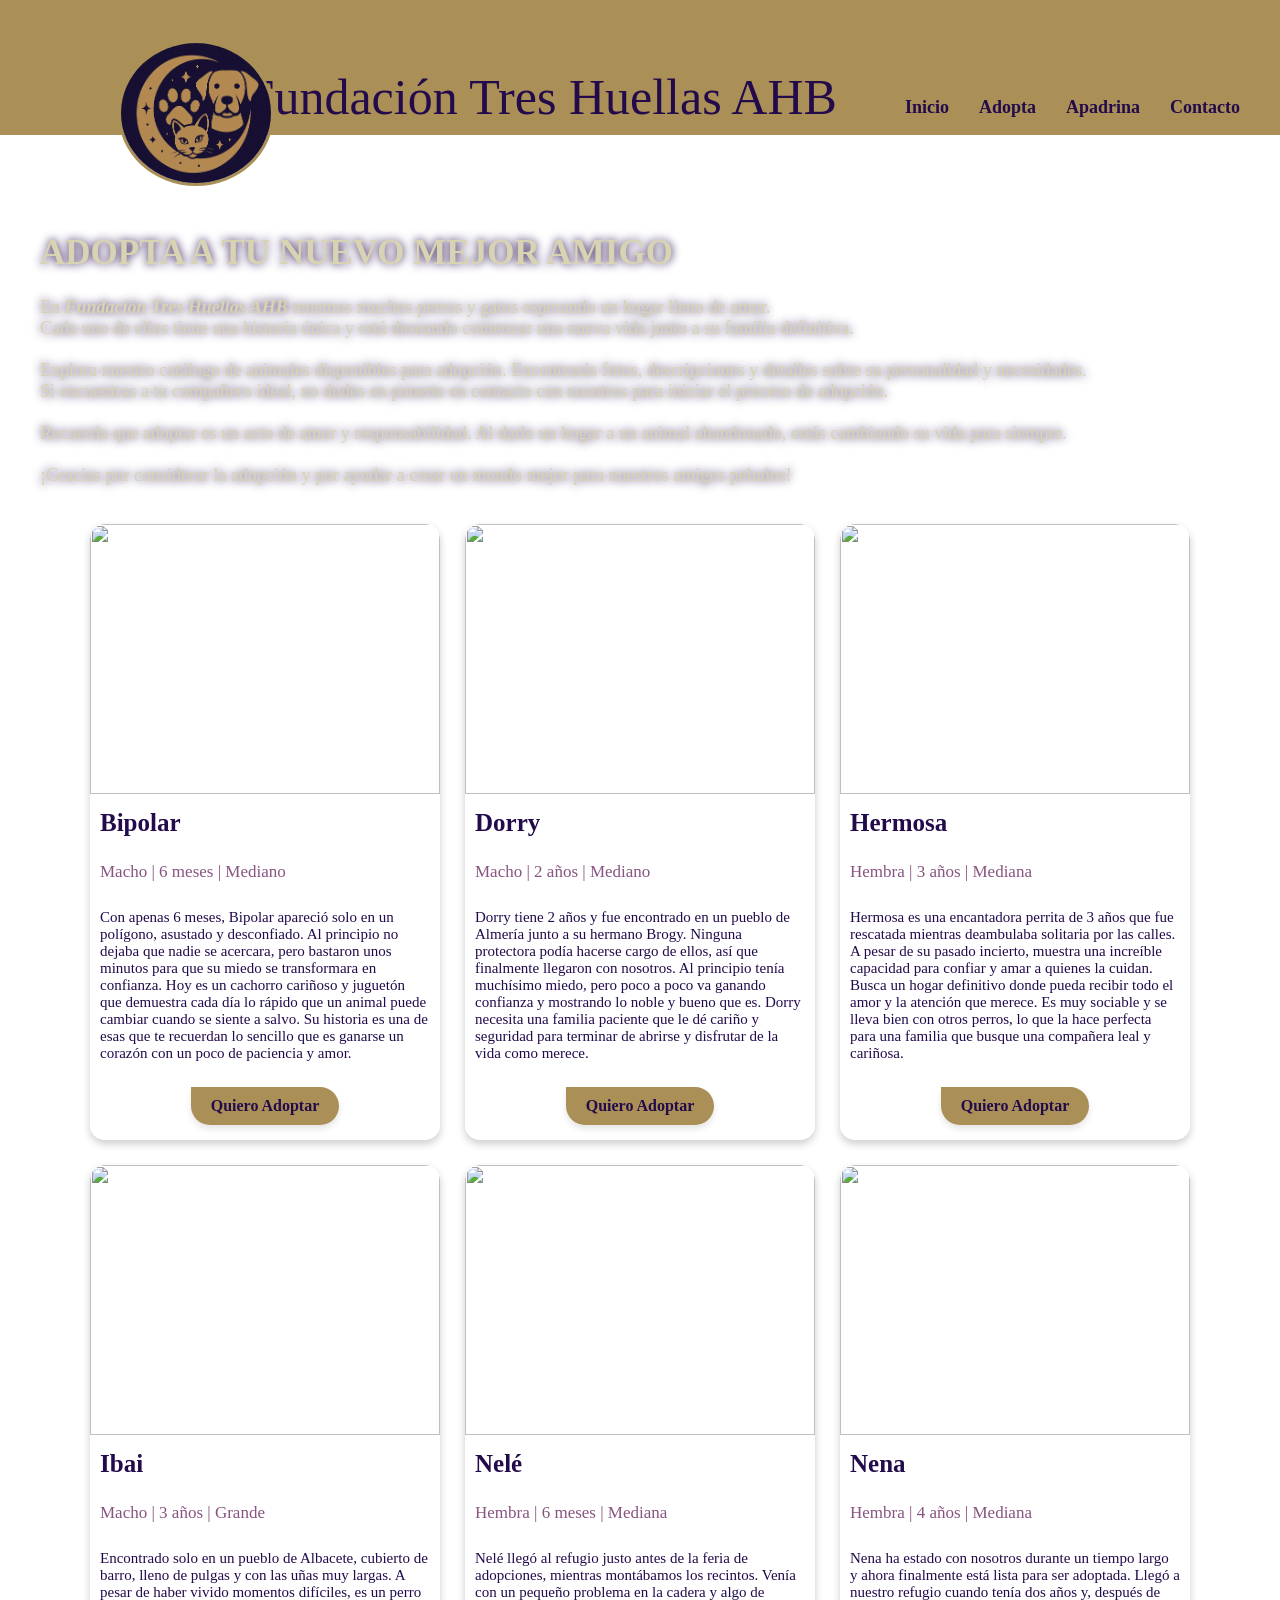
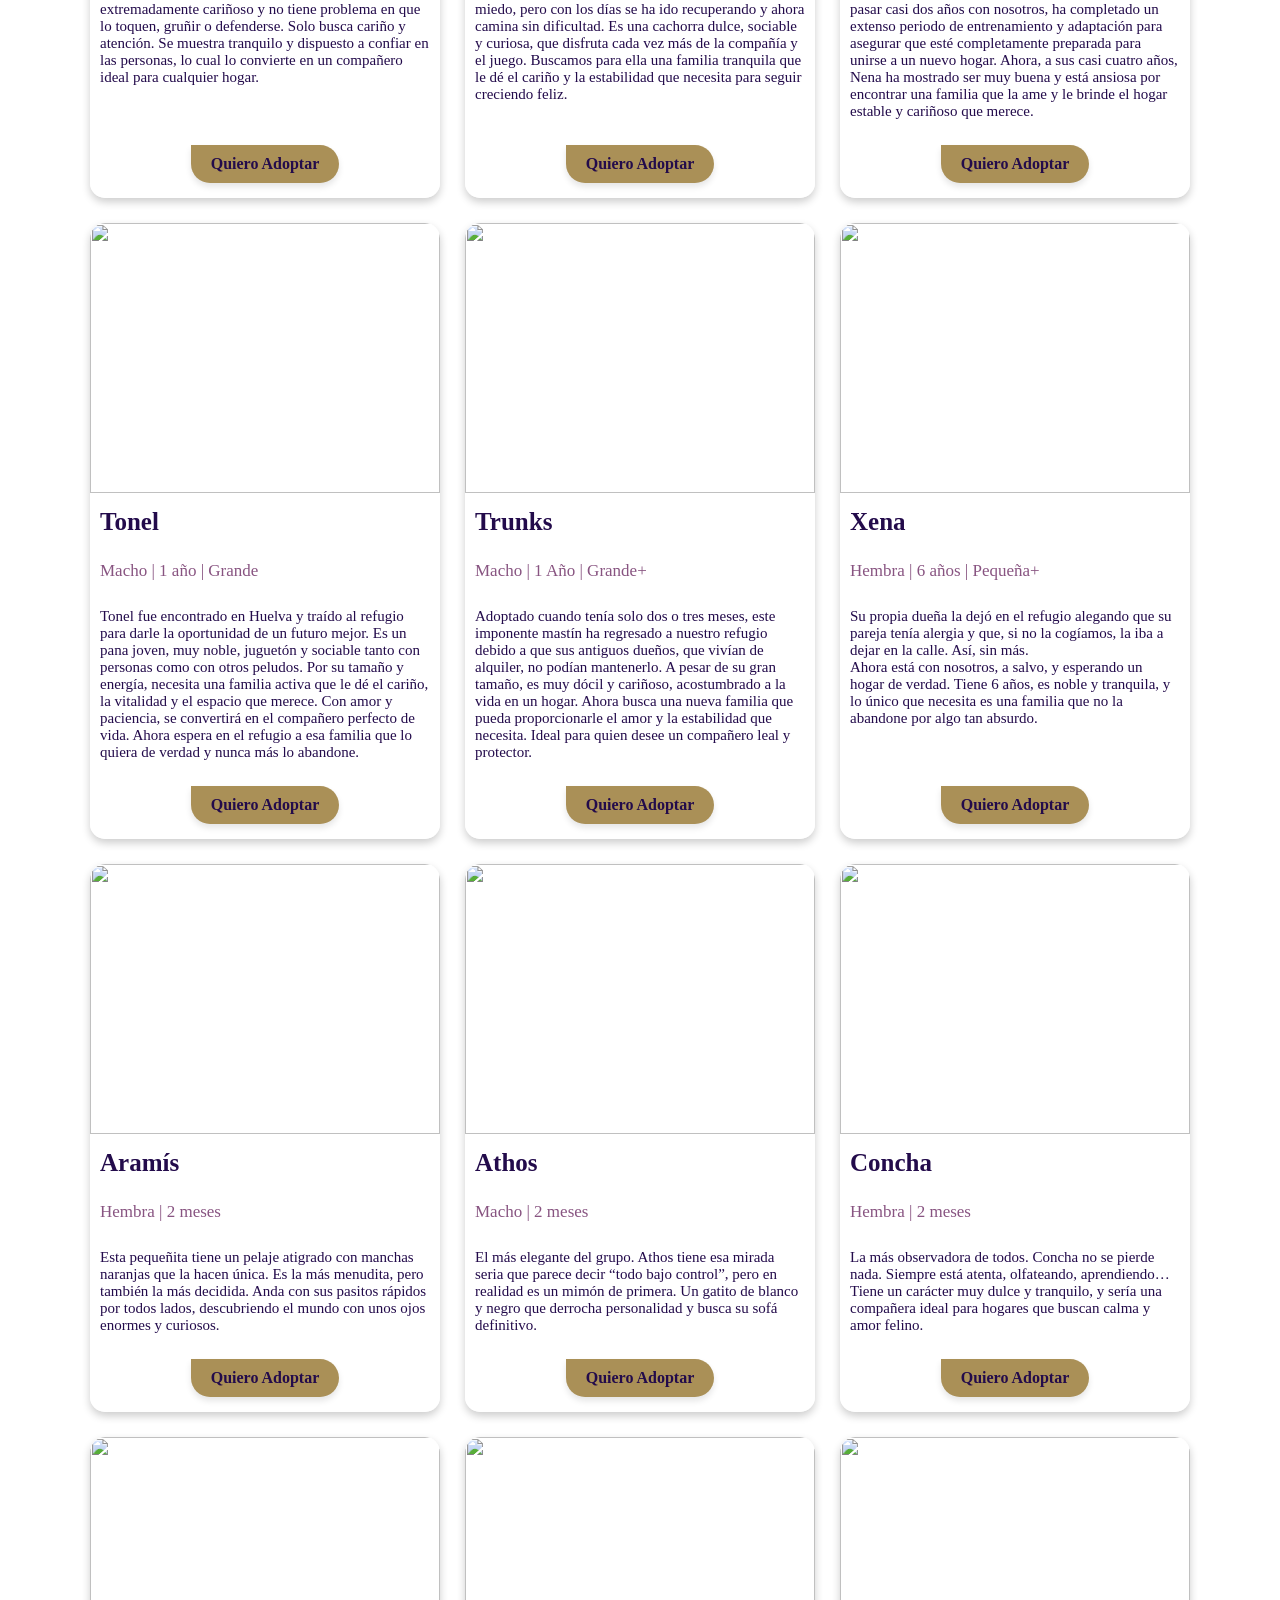
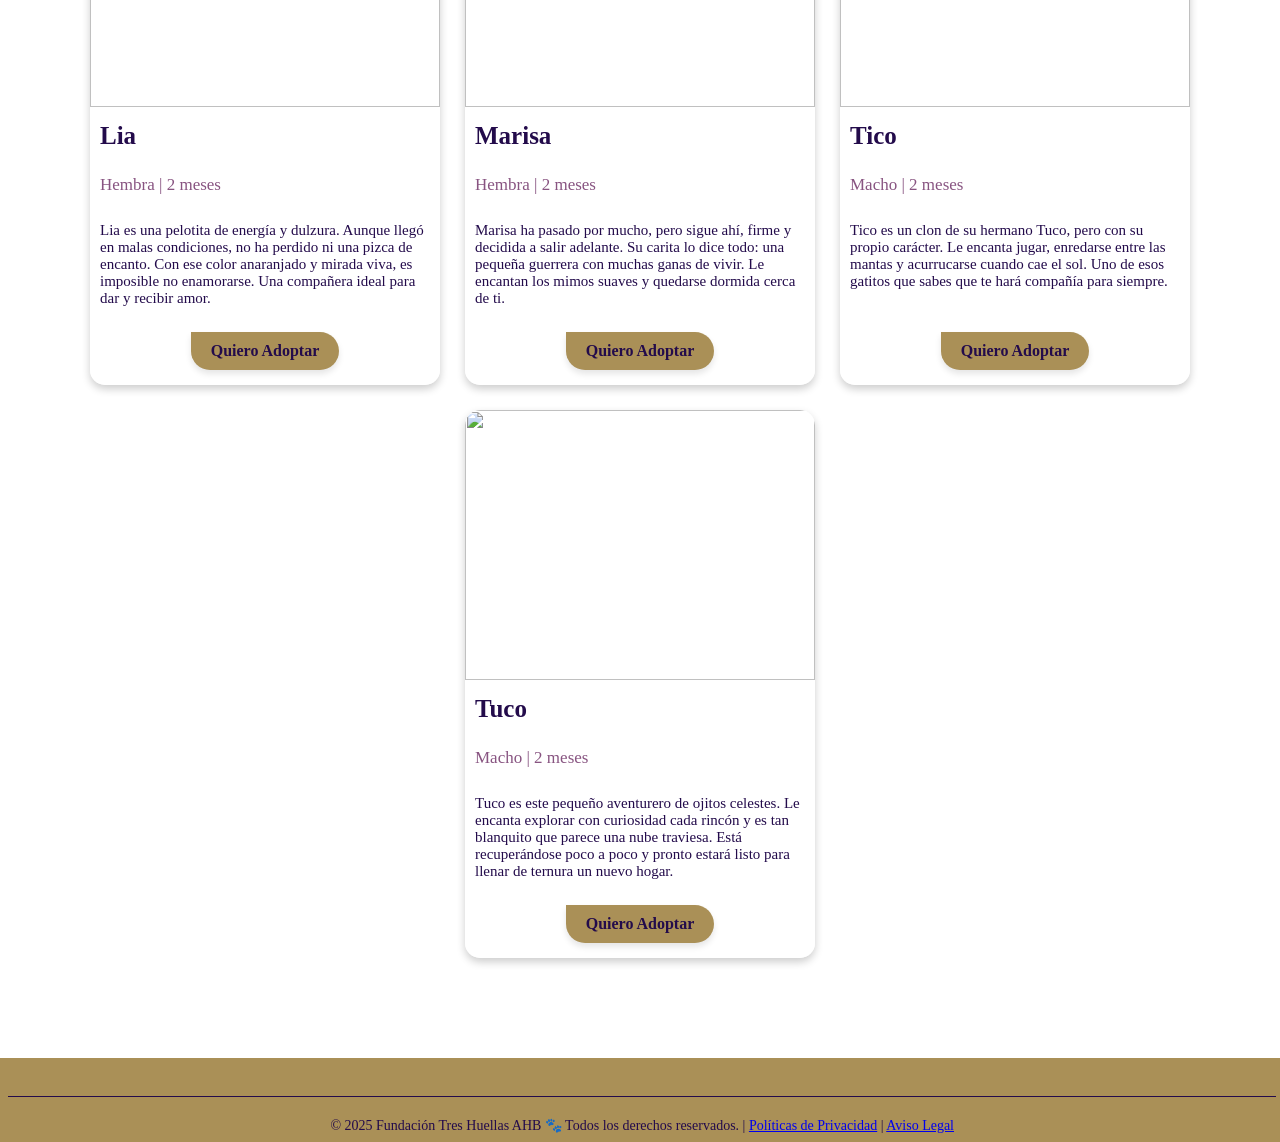
==== Adopta.html @ 662b9624 "Add files via upload" ====
<!DOCTYPE html>
<html lang="es">
<head>
    <meta charset="UTF-8">
    <meta name="viewport" content="width=device-width, initial-scale=1.0">
    <title>Fundación Tres Huellas AHB - Adopta</title>
    <link rel="stylesheet" href="estiloAdopta.css">
</head>

<body>
    <header>
        <div id="Logo">
            <img class="Logo" src="Logo Fundación Tres Huellas AHB.jpg" width="150" height="140">
            <p id="Fundacion">Fundación Tres Huellas AHB</p>
        </div>
        <nav>
            <a href="Home.html"><strong>Inicio</strong></a>
            <a href="Adopta.html"><strong>Adopta</strong></a>
            <a href="Apadrina.html"><strong>Apadrina</strong></a>
            <a href="Contacto.html"><strong>Contacto</strong></a>
        </nav>
    </header>

    <!--CONTENIDO GENERAL DE LA PÁGINA ADOPTA-->
    <div id="contenidoGeneral">
        <div id="presentacionAdopciones">
            <h1 class="títuloAdopta">ADOPTA A TU NUEVO MEJOR AMIGO</h1>
            <p class="textoAdopta">En <strong><em>Fundación Tres Huellas AHB</em></strong> tenemos muchos perros y gatos esperando un hogar lleno de amor.<br>
            Cada uno de ellos tiene una historia única y está deseando comenzar una nueva vida junto a su familia definitiva.<br><br>

            Explora nuestro catálogo de animales disponibles para adopción. Encontrarás fotos, descripciones y detalles sobre su personalidad y necesidades.<br>
            Si encuentras a tu compañero ideal, no dudes en ponerte en contacto con nosotros para iniciar el proceso de adopción.<br><br>

            Recuerda que adoptar es un acto de amor y responsabilidad. Al darle un hogar a un animal abandonado, estás cambiando su vida para siempre.<br><br>
            ¡Gracias por considerar la adopción y por ayudar a crear un mundo mejor para nuestros amigos peludos!</p>
        </div>

        <!--TARJETAS DE ADOPCIONES CON FOTOS Y DESCRIPCIÓN-->
        <div id="catalogoAdopciones">
            <div class="animalAdopcion">
                <img class="fotoAnimal" src="Adopciones Perros/Adoptar-Bipolar-1024x683.jpg">
                <h3 class="nombreAnimal">Bipolar</h3>
                <p class="datosAnimal">Macho | 6 meses | Mediano</p>
                <p class="descripcionAnimal">Con apenas 6 meses, Bipolar apareció solo en un polígono, asustado y desconfiado. Al principio no dejaba que nadie se acercara,
                    pero bastaron unos minutos para que su miedo se transformara en confianza. Hoy es un cachorro cariñoso y juguetón que demuestra cada día lo rápido que un
                    animal puede cambiar cuando se siente a salvo. Su historia es una de esas que te recuerdan lo sencillo que es ganarse un corazón con un poco de paciencia y amor.</p>
                <a class="botonAdoptar" href="Contacto.html">Quiero Adoptar</a>
            </div>

            <div class="animalAdopcion">
                <img class="fotoAnimal" src="Adopciones Perros/Adoptar-Dorry-1024x683.jpg">
                <h3 class="nombreAnimal">Dorry</h3>
                <p class="datosAnimal">Macho | 2 años | Mediano</p>
                <p class="descripcionAnimal">Dorry tiene 2 años y fue encontrado en un pueblo de Almería junto a su hermano Brogy. Ninguna protectora podía hacerse cargo de ellos,
                    así que finalmente llegaron con nosotros. Al principio tenía muchísimo miedo, pero poco a poco va ganando confianza y mostrando lo noble y bueno que es.
                    Dorry necesita una familia paciente que le dé cariño y seguridad para terminar de abrirse y disfrutar de la vida como merece.</p>
                <a class="botonAdoptar" href="Contacto.html">Quiero Adoptar</a>
            </div>

            <div class="animalAdopcion">
                <img class="fotoAnimal" src="Adopciones Perros/Adoptar-Hermosa-1024x683.jpg">
                <h3 class="nombreAnimal">Hermosa</h3>
                <p class="datosAnimal">Hembra | 3 años | Mediana</p>
                <p class="descripcionAnimal">Hermosa es una encantadora perrita de 3 años que fue rescatada mientras deambulaba solitaria por las calles.
                    A pesar de su pasado incierto, muestra una increíble capacidad para confiar y amar a quienes la cuidan. Busca un hogar definitivo donde pueda
                    recibir todo el amor y la atención que merece. Es muy sociable y se lleva bien con otros perros, lo que la hace perfecta para una familia que busque una
                    compañera leal y cariñosa.</p>
                <a class="botonAdoptar" href="Contacto.html">Quiero Adoptar</a>
            </div>

            <div class="animalAdopcion">
                <img class="fotoAnimal" src="Adopciones Perros/Adoptar-Ibai-1024x683.jpg">
                <h3 class="nombreAnimal">Ibai</h3>
                <p class="datosAnimal">Macho | 3 años | Grande</p>
                <p class="descripcionAnimal">Encontrado solo en un pueblo de Albacete, cubierto de barro, lleno de pulgas y con las uñas muy largas. A pesar de haber vivido momentos
                    difíciles, es un perro extremadamente cariñoso y no tiene problema en que lo toquen, gruñir o defenderse. Solo busca cariño y atención. Se muestra tranquilo y
                    dispuesto a confiar en las personas, lo cual lo convierte en un compañero ideal para cualquier hogar.</p>
                <a class="botonAdoptar" href="Contacto.html">Quiero Adoptar</a>
            </div>

            <div class="animalAdopcion">
                <img class="fotoAnimal" src="Adopciones Perros/Adoptar-Nele-1024x683.jpg">
                <h3 class="nombreAnimal">Nelé</h3>
                <p class="datosAnimal">Hembra | 6 meses | Mediana</p>
                <p class="descripcionAnimal">Nelé llegó al refugio justo antes de la feria de adopciones, mientras montábamos los recintos. Venía con un pequeño problema
                    en la cadera y algo de miedo, pero con los días se ha ido recuperando y ahora camina sin dificultad. Es una cachorra dulce, sociable y curiosa, que disfruta
                    cada vez más de la compañía y el juego. Buscamos para ella una familia tranquila que le dé el cariño y la estabilidad que necesita para seguir creciendo feliz.</p>
                <a class="botonAdoptar" href="Contacto.html">Quiero Adoptar</a>
            </div>

            <div class="animalAdopcion">
                <img class="fotoAnimal" src="Adopciones Perros/Adoptar-Nena-1024x683.jpg">
                <h3 class="nombreAnimal">Nena</h3>
                <p class="datosAnimal">Hembra | 4 años | Mediana</p>
                <p class="descripcionAnimal">Nena ha estado con nosotros durante un tiempo largo y ahora finalmente está lista para ser adoptada.
                    Llegó a nuestro refugio cuando tenía dos años y, después de pasar casi dos años con nosotros, ha completado un extenso periodo de entrenamiento y
                    adaptación para asegurar que esté completamente preparada para unirse a un nuevo hogar. Ahora, a sus casi cuatro años, Nena ha mostrado ser muy buena y
                    está ansiosa por encontrar una familia que la ame y le brinde el hogar estable y cariñoso que merece.</p>
                <a class="botonAdoptar" href="Contacto.html">Quiero Adoptar</a>
            </div>

            <div class="animalAdopcion">
                <img class="fotoAnimal" src="Adopciones Perros/Adoptar-Tonel-1024x683.jpg">
                <h3 class="nombreAnimal">Tonel</h3>
                <p class="datosAnimal">Macho | 1 año | Grande</p>
                <p class="descripcionAnimal">Tonel fue encontrado en Huelva y traído al refugio para darle la oportunidad de un futuro mejor. Es un pana joven,
                    muy noble, juguetón y sociable tanto con personas como con otros peludos. Por su tamaño y energía, necesita una familia activa que le dé el cariño,
                    la vitalidad y el espacio que merece. Con amor y paciencia, se convertirá en el compañero perfecto de vida. Ahora espera en el refugio a esa familia
                    que lo quiera de verdad y nunca más lo abandone.</p>
                <a class="botonAdoptar" href="Contacto.html">Quiero Adoptar</a>
            </div>

            <div class="animalAdopcion">
                <img class="fotoAnimal" src="Adopciones Perros/Adoptar-Trunks-1024x683.jpg">
                <h3 class="nombreAnimal">Trunks</h3>
                <p class="datosAnimal">Macho | 1 Año | Grande+</p>
                <p class="descripcionAnimal">Adoptado cuando tenía solo dos o tres meses, este imponente mastín ha regresado a nuestro refugio debido a que sus antiguos dueños,
                    que vivían de alquiler, no podían mantenerlo. A pesar de su gran tamaño, es muy dócil y cariñoso, acostumbrado a la vida en un hogar.
                    Ahora busca una nueva familia que pueda proporcionarle el amor y la estabilidad que necesita. Ideal para quien desee un compañero leal y protector.</p>
                <a class="botonAdoptar" href="Contacto.html">Quiero Adoptar</a>
            </div>

            <div class="animalAdopcion">
                <img class="fotoAnimal" src="Adopciones Perros/Adoptar-Xena-1024x683.jpg">
                <h3 class="nombreAnimal">Xena</h3>
                <p class="datosAnimal">Hembra | 6 años | Pequeña+</p>
                <p class="descripcionAnimal">Su propia dueña la dejó en el refugio alegando que su pareja tenía alergia y que, si no la cogíamos, la iba a dejar en la calle.
                    Así, sin más.<br> Ahora está con nosotros, a salvo, y esperando un hogar de verdad. Tiene 6 años, es noble y tranquila, y lo único que necesita es una familia
                    que no la abandone por algo tan absurdo.</p>
                <a class="botonAdoptar" href="Contacto.html">Quiero Adoptar</a>
            </div>

            <div class="animalAdopcion">
                <img class="fotoAnimal" src="Adopciones Gatos/Adoptar-Aramis-1024x683.jpg">
                <h3 class="nombreAnimal">Aramís</h3>
                <p class="datosAnimal">Hembra | 2 meses</p>
                <p class="descripcionAnimal">Esta pequeñita tiene un pelaje atigrado con manchas naranjas que la hacen única. Es la más menudita, pero también la más decidida.
                    Anda con sus pasitos rápidos por todos lados, descubriendo el mundo con unos ojos enormes y curiosos.</p>
                <a class="botonAdoptar" href="Contacto.html">Quiero Adoptar</a>
            </div>

            <div class="animalAdopcion">
                <img class="fotoAnimal" src="Adopciones Gatos/Adoptar-Athos-1024x683.jpg">
                <h3 class="nombreAnimal">Athos</h3>
                <p class="datosAnimal">Macho | 2 meses</p>
                <p class="descripcionAnimal">El más elegante del grupo. Athos tiene esa mirada seria que parece decir “todo bajo control”, pero en realidad es un mimón de primera.
                    Un gatito de blanco y negro que derrocha personalidad y busca su sofá definitivo.</p>
                <a class="botonAdoptar" href="Contacto.html">Quiero Adoptar</a>
            </div>

            <div class="animalAdopcion">
                <img class="fotoAnimal" src="Adopciones Gatos/Adoptar-Concha-1024x683.jpg">
                <h3 class="nombreAnimal">Concha</h3>
                <p class="datosAnimal">Hembra | 2 meses</p>
                <p class="descripcionAnimal">La más observadora de todos. Concha no se pierde nada. Siempre está atenta, olfateando, aprendiendo… Tiene un carácter muy dulce
                    y tranquilo, y sería una compañera ideal para hogares que buscan calma y amor felino.</p>
                <a class="botonAdoptar" href="Contacto.html">Quiero Adoptar</a>
            </div>

            <div class="animalAdopcion">
                <img class="fotoAnimal" src="Adopciones Gatos/Adoptar-Lia-1024x683.jpg">
                <h3 class="nombreAnimal">Lia</h3>
                <p class="datosAnimal">Hembra | 2 meses</p>
                <p class="descripcionAnimal">Lia es una pelotita de energía y dulzura. Aunque llegó en malas condiciones, no ha perdido ni una pizca de encanto.
                    Con ese color anaranjado y mirada viva, es imposible no enamorarse. Una compañera ideal para dar y recibir amor.</p>
                <a class="botonAdoptar" href="Contacto.html">Quiero Adoptar</a>
            </div>

            <div class="animalAdopcion">
                <img class="fotoAnimal" src="Adopciones Gatos/Adoptar-Marisa-1024x683.jpg">
                <h3 class="nombreAnimal">Marisa</h3>
                <p class="datosAnimal">Hembra | 2 meses</p>
                <p class="descripcionAnimal">Marisa ha pasado por mucho, pero sigue ahí, firme y decidida a salir adelante. Su carita lo dice todo: una pequeña guerrera
                    con muchas ganas de vivir. Le encantan los mimos suaves y quedarse dormida cerca de ti.</p>
                <a class="botonAdoptar" href="Contacto.html">Quiero Adoptar</a>
            </div>

            <div class="animalAdopcion">
                <img class="fotoAnimal" src="Adopciones Gatos/Adoptar-Tico-1024x683.jpg">
                <h3 class="nombreAnimal">Tico</h3>
                <p class="datosAnimal">Macho | 2 meses</p>
                <p class="descripcionAnimal">Tico es un clon de su hermano Tuco, pero con su propio carácter. Le encanta jugar, enredarse entre las mantas y acurrucarse
                    cuando cae el sol. Uno de esos gatitos que sabes que te hará compañía para siempre.</p>
                <a class="botonAdoptar" href="Contacto.html">Quiero Adoptar</a>
            </div>

            <div class="animalAdopcion">
                <img class="fotoAnimal" src="Adopciones Gatos/Adoptar-Tuco-1024x683.jpg">
                <h3 class="nombreAnimal">Tuco</h3>
                <p class="datosAnimal">Macho | 2 meses</p>
                <p class="descripcionAnimal">Tuco es este pequeño aventurero de ojitos celestes. Le encanta explorar con curiosidad cada rincón y es tan blanquito
                    que parece una nube traviesa. Está recuperándose poco a poco y pronto estará listo para llenar de ternura un nuevo hogar.</p>
                <a class="botonAdoptar" href="Contacto.html">Quiero Adoptar</a>
            </div>
        </div>
    
    
    <!--FOOTER-->
    <footer>
    <div class="footerCierre">
        <p>&copy; 2025 Fundación Tres Huellas AHB 🐾 Todos los derechos reservados. | <a href="https://zooasis.org/politica-de-privacidad/" target="_blank" title="Políticas de Privacidad">Políticas de Privacidad</a> | <a href="https://zooasis.org/aviso-legal/" target="_blank" title="Aviso Legal">Aviso Legal</a></p>
    </div>
    </footer>
    
</body>
</html>
---- estiloAdopta.css ----
/*Cfg general del body con la foto de fondo*/
body {
    margin: 0px;
    padding: 0px;
    padding-top: 80px; /*Para que el contenido no quede tapado por la cabecera fija*/
    background-image: url('Fondos Home/Golden.jpeg');
    background-size: cover; /*La imagen cubre toda la pantalla*/
    background-position: center;
    background-repeat: no-repeat; /*Para evitar que la imagen se repita*/
    background-attachment: fixed; /*La imagen se queda fija al hacer scroll*/
}

/*Cabecera de la página con el logo, nombre de la protectora y menú de navegación*/
header {
    display: flex;
    flex-direction: row;
    justify-content: space-between; /*Espacio entre los elementos*/
    align-items: center;
    padding: 20px 40px;
    background-color: rgb(170, 144, 87);
    width: 97,5%;
    height: 15%;
    color:rgb(35, 11, 75);
    font-size: larger;
    font-style: bold;
    position: fixed;
    top: 0;
    width: 100%;
    z-index: 1000;
    box-sizing: border-box;
}

/*Imagen del logo*/
.Logo {
    display: flex;
    flex-direction: row;
    border-radius: 50%;
    border-style: solid;
    border-color: rgb(170, 144, 87);
    /*box-shadow: 0px 3px 15px rgba(0, 0, 0, 0.3);*/
    position: absolute; /*Saca la imagen del flujo normal del documento para posicionarla como quiera*/
    transform: translate(50%, 35%); /*Para ajustar la posición de la imagen (izquierda, derecha / arriba, abajo)*/
    z-index: 1; /*La imagen queda por encima de la caja*/
}

/*Contenedor del nombre de la protectora*/
#Fundacion {
    display: flex;
    flex-direction: row;
    transform: translate(35%, 50%);
    font-size: 50px;
    font-family: 'Rubik Dirt';
}

/*Menú de navegación principal*/
nav {
    font-family: 'Nunito';
    display: flex;
    gap: 30px; /*Espacio entre cada palabra del menú*/
    flex-wrap: wrap; /*Para que los elementos salten a la siguiente línea si no caben*/
    margin-left: auto; /*Empuja el menú todo lo posible a la derecha*/
    margin-top: 80px;
}

/*Estilo base de los botones del menú de navegación*/
nav a {
    color: rgb(35, 11, 75);
    text-decoration:none; /*Quita el subrayado típico de los enlaces, que aquí queda bastante cutre*/
    font-size: 18px;
    position: relative; /*Necesario para ponerle animación*/
    transition: color 0.3s ease; /*Transición suave del color al hacer la animación*/
    white-space: nowrap; /*Evita que las palabras del menú se dividan en varias líneas*/
}

/*Animación del borde superior*/
nav a::before {
    content: ''; /*Pseudo-elemento vacío*/
    position: absolute;
    top: 0; 
    left: 0;
    width: 0;
    height: 2px;
    background: #d8d3b2;
    transition: width 0.3s ease; /*Transición suave del ancho al hacer la animación*/
}

/*Animación del borde inferior*/
nav a::after {
    content: '';
    position: absolute;
    bottom: 0;
    right: 0;
    width: 0;
    height: 2px;
    background: #d8d3b2;
    transition: width 0.3s ease;
}

/*Efecto hover - Los bordes crecen y ocupan todo el ancho de cada palabra*/
nav a:hover::before,
nav a:hover::after {
width: 100%;
color: #d8d3b2;
}

/*Cambio de color del texto al hacer hover*/
nav a:hover {
color: #d8d3b2;
}

/*Estilo del contenido general de la página*/
#contenidoGeneral {
    color: #d8d3b2;
    font-family: Nunito;
    font-size: large;
    display:flex;
    flex-direction: column;
}

/*Título y texto de la página de adopciones*/
.títuloAdopta {
    padding-top: 130px;
    padding-left: 40px;
    font-size: 35px;
    text-shadow: 0 0 10px rgb(35, 11, 75); /*Sombra en el texto para que se lea mejor sobre la imagen de fondo*/
}

.textoAdopta {
    padding-left: 40px;
    text-shadow: 0 0 10px rgb(35, 11, 75);
}

/*Catálogo de animales en adopción*/
#catalogoAdopciones {
    display: flex;
    flex-wrap: wrap; /*Para que las tarjetas salten a la siguiente línea si no caben en la misma*/
    justify-content: center;
    gap: 25px; /*Espacio entre las tarjetas*/
    padding: 20px;
}

/*Estilo de cada tarjeta de animal en adopción*/
.animalAdopcion {
    background: rgba(255, 255, 255, 0.8);
    border-radius: 15px;
    box-shadow: 0 4px 8px rgba(0, 0, 0, 0.2); /*Añade sombra en la tarjeta para darle profundidad*/
    width: 350px; /*Ancho fijo de cada tarjeta*/
    padding: 0px; /*Elimina el padding para que la imagen ocupe todo el ancho*/
    display: flex;
    flex-direction: column;
    justify-content: space-between; /*Espacio entre los elementos*/
    min-height: 400px; /*Hace que todas las tarjetas tengan la misma altura*/
    overflow: hidden; /*Para que no se salga nada de la tarjeta*/
}

.fotoAnimal {
    width: 100%; /*La imagen ocupa todo el ancho de la tarjeta*/
    height: 270px;
    object-fit: cover; /*Ajusta la imagen al contenedor sin distorsionarla*/
    border-radius: 15px 15px 0px 0px;
    margin: 0px; /*Elimina el margen para que la imagen ocupe todo el espacio*/
    display: block; /*Elimina el espacio inferior que aparece en las imágenes por defecto*/
}

.nombreAnimal {
    font-family: 'Nunito';
    font-size: 25px;
    font-weight: bold;
    justify-content: center;
    color: rgb(35, 11, 75);
    margin-top: 15px;
    padding: 0 10px;
}

.datosAnimal {
    font-family: 'Nunito';
    font-size: 17px;
    color: rgb(136, 84, 129);
    margin-top: 0px;
    padding: 0 10px;
}

.descripcionAnimal {
    font-family: 'Nunito';
    color: rgb(35, 11, 75);
    align-items: left;
    margin-top: 10px;
    font-size: 15px;
    flex-grow: 1; /*Hace que la descripción ocupe todo el espacio disponible*/
    padding: 0 10px;
}

/*Estilo del botón de adoptar*/
.botonAdoptar {
    margin: 10px auto 15px;
    padding: 10px 20px;
    background-color: rgb(170, 144, 87);
    color: rgb(35, 11, 75);
    border: none;
    border-radius: 0px 50px 50px 50px;
    cursor: pointer; /*Sale la manita al pasar por encima*/
    font-family: 'Nunito';
    font-size: 16px;
    font-weight: bold;
    display: inline-block; /*Para que el padding se ajuste al texto*/
    transition: all 0.3s ease; /*Transición suave para todos los cambios*/
    text-decoration: none;
    box-shadow: 0 4px 6px rgba(0, 0, 0, 0.1); /*Sombra inicial*/
}

/*Animación al pasar el ratón por encima del botón*/
.botonAdoptar:hover {
    transform: translateY(-5px); /*Eleva el botón*/
    box-shadow: 0 6px 12px rgba(0, 0, 0, 0.15); /*Sombra más pronunciada*/
    background-color: rgb(202, 177, 118); /*Aclara el color de fondo*/
}

.botonAdoptar:active {
    transform: translateY(0); /*Vuelve a su posición al hacer clic*/
    box-shadow: 0 2px 4px rgba(0, 0, 0, 0.1); /*Sombra reducida*/
}

/*Estilo del pie de página*/
footer {
    background-color: rgb(170, 144, 87); /*Mismo color que la cabecera para mantener la coherencia visual*/
    color: rgb(35, 11, 75);
    margin-top: 80px; /*Separación del contenido principal*/
    font-family: Nunito;
    padding: 8px;
    width: 99.1%;
    height: 15%;
    display: flex;
    flex-direction: column;
}

/*Estilo del cierre del footer*/
.footerCierre {
    text-align: center;
    margin-top: 30px;
    padding-top: 20px;
    border-top: 1px solid rgb(35, 11, 75); /*Línea separadora*/
    width: 100%;
}

.footerCierre p {
    margin: 0;
    font-size: 14px;
    color: rgb(35, 11, 75);
    text-decoration: none;
}
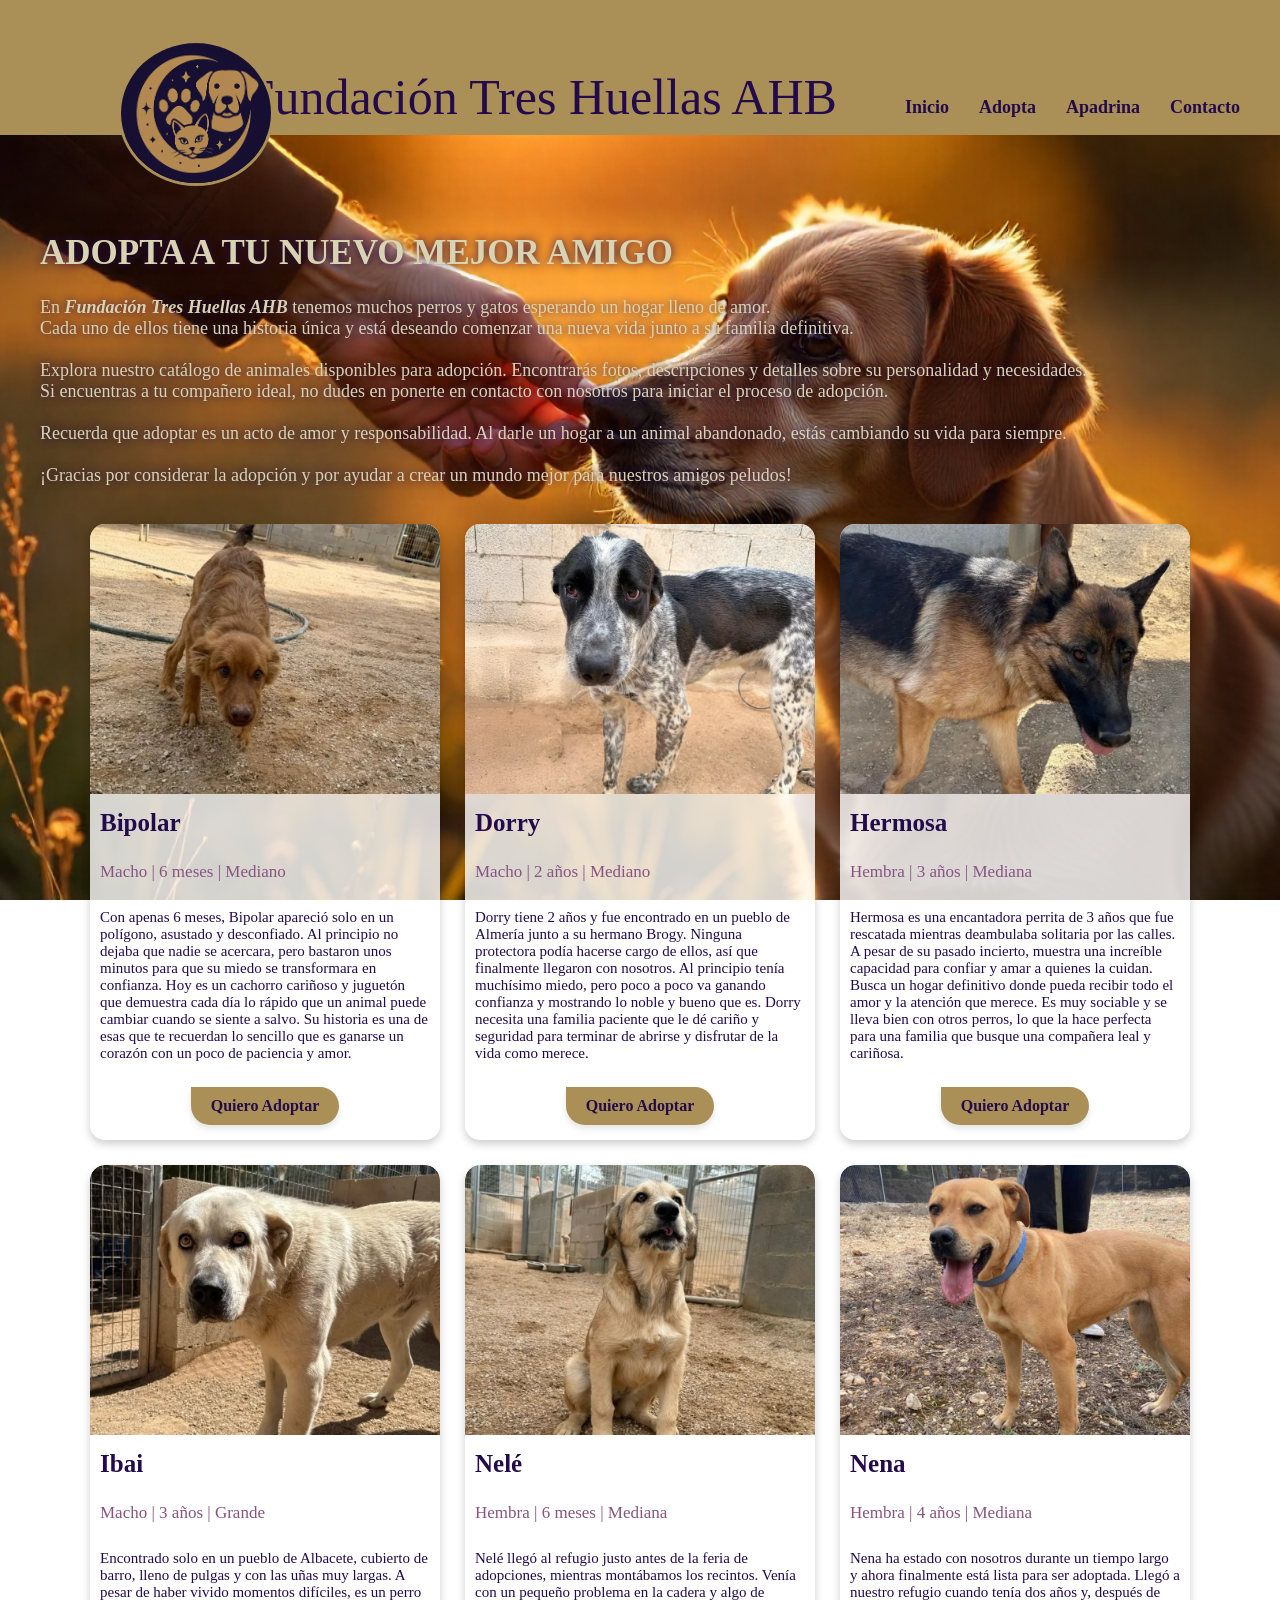
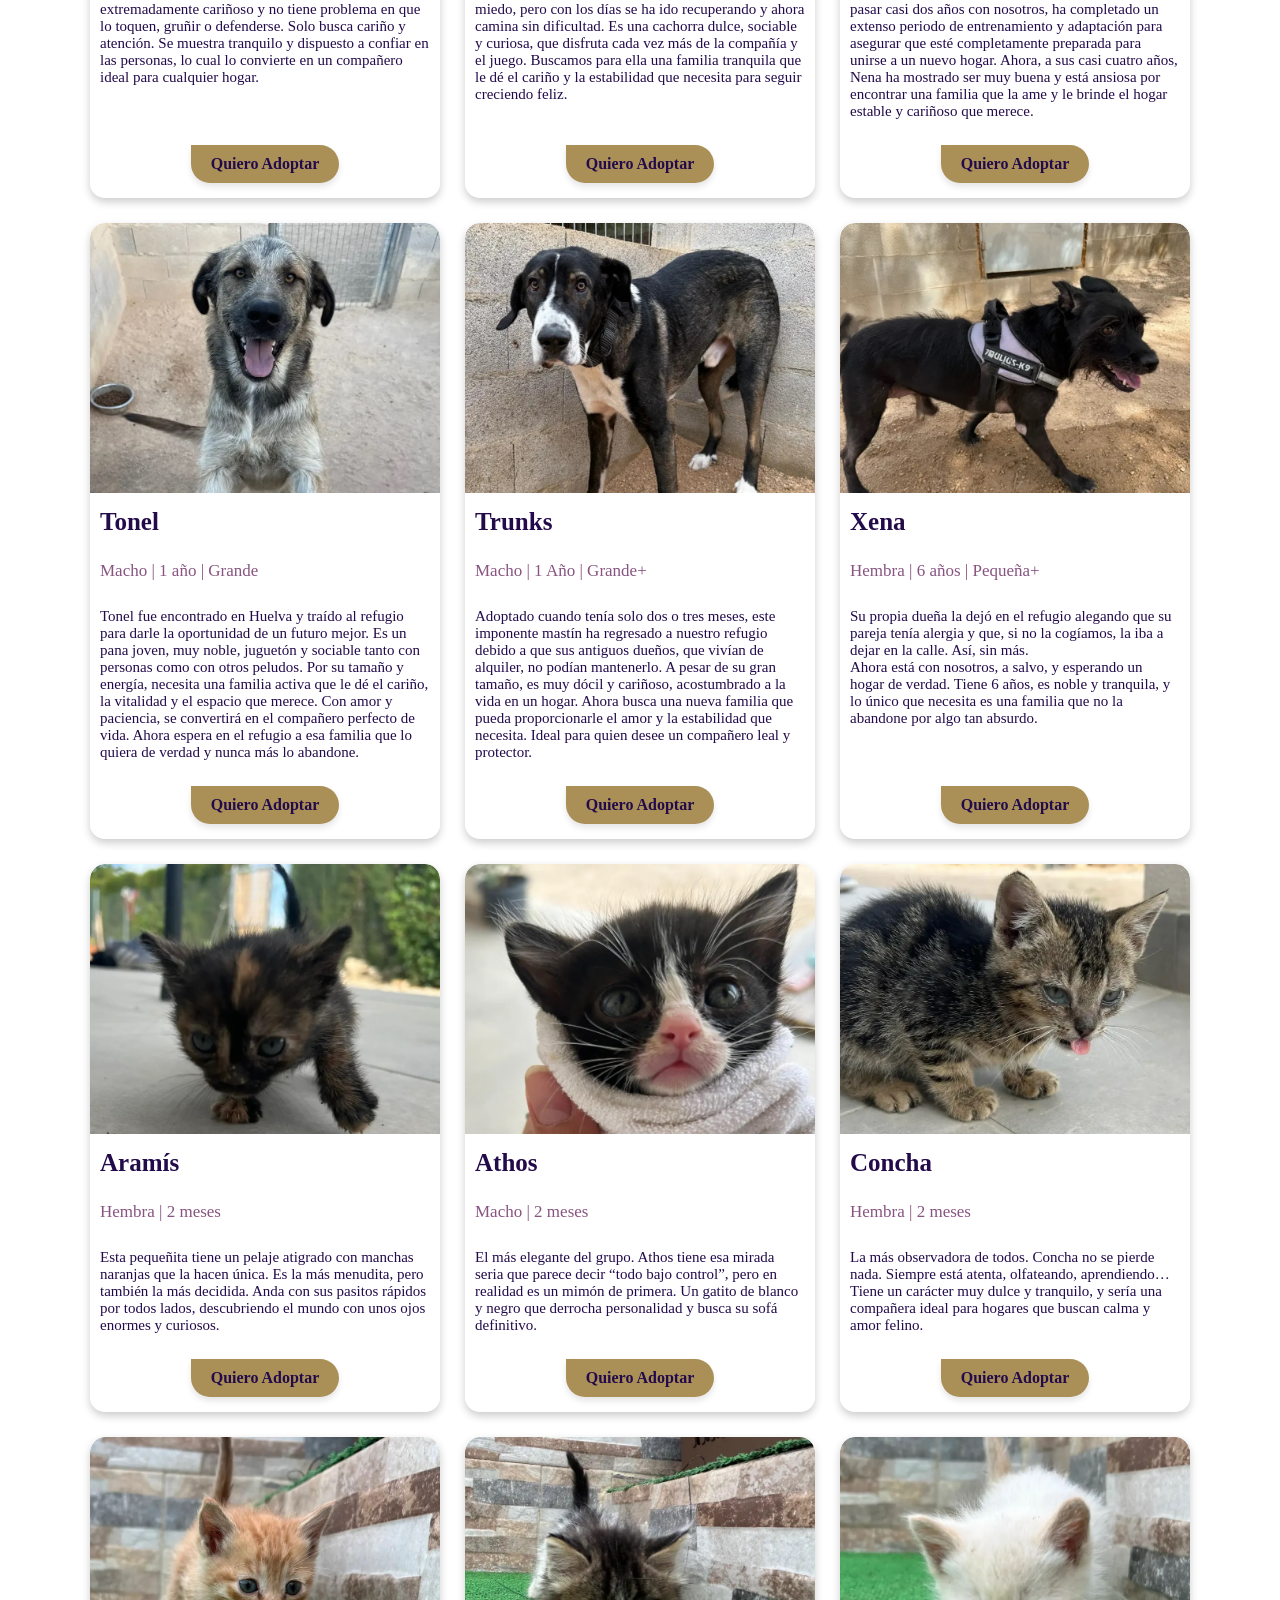
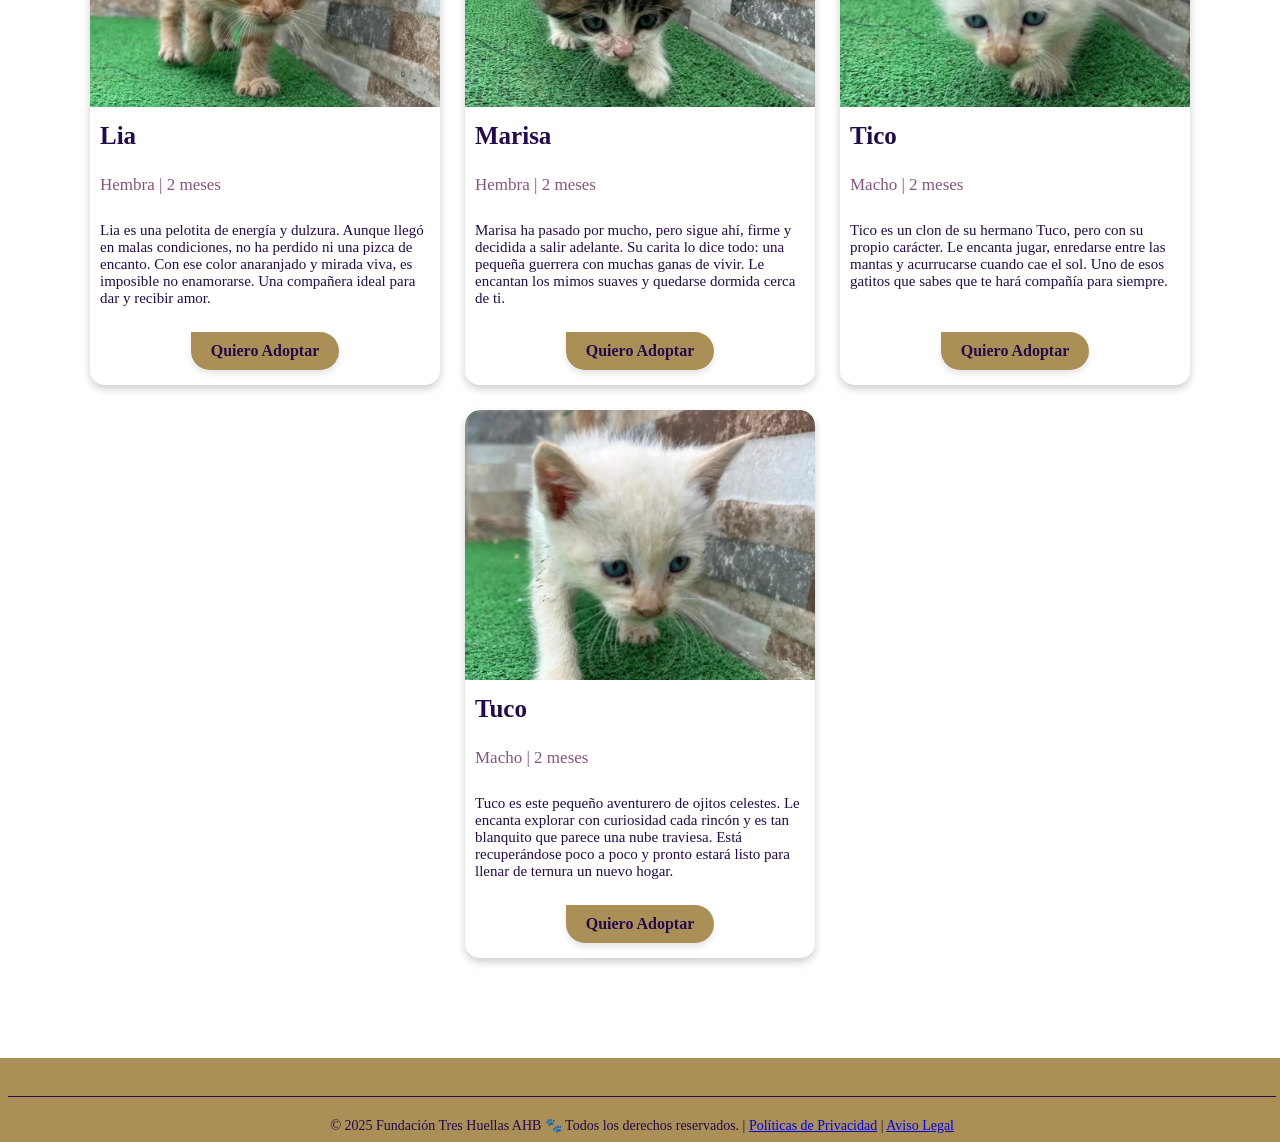
==== commit 417cf9d3: "Corregir enlace Inicio" ====
--- a/Adopta.html
+++ b/Adopta.html
@@ -14,7 +14,7 @@
             <p id="Fundacion">Fundación Tres Huellas AHB</p>
         </div>
         <nav>
-            <a href="Home.html"><strong>Inicio</strong></a>
+            <a href="index.html"><strong>Inicio</strong></a>
             <a href="Adopta.html"><strong>Adopta</strong></a>
             <a href="Apadrina.html"><strong>Apadrina</strong></a>
             <a href="Contacto.html"><strong>Contacto</strong></a>
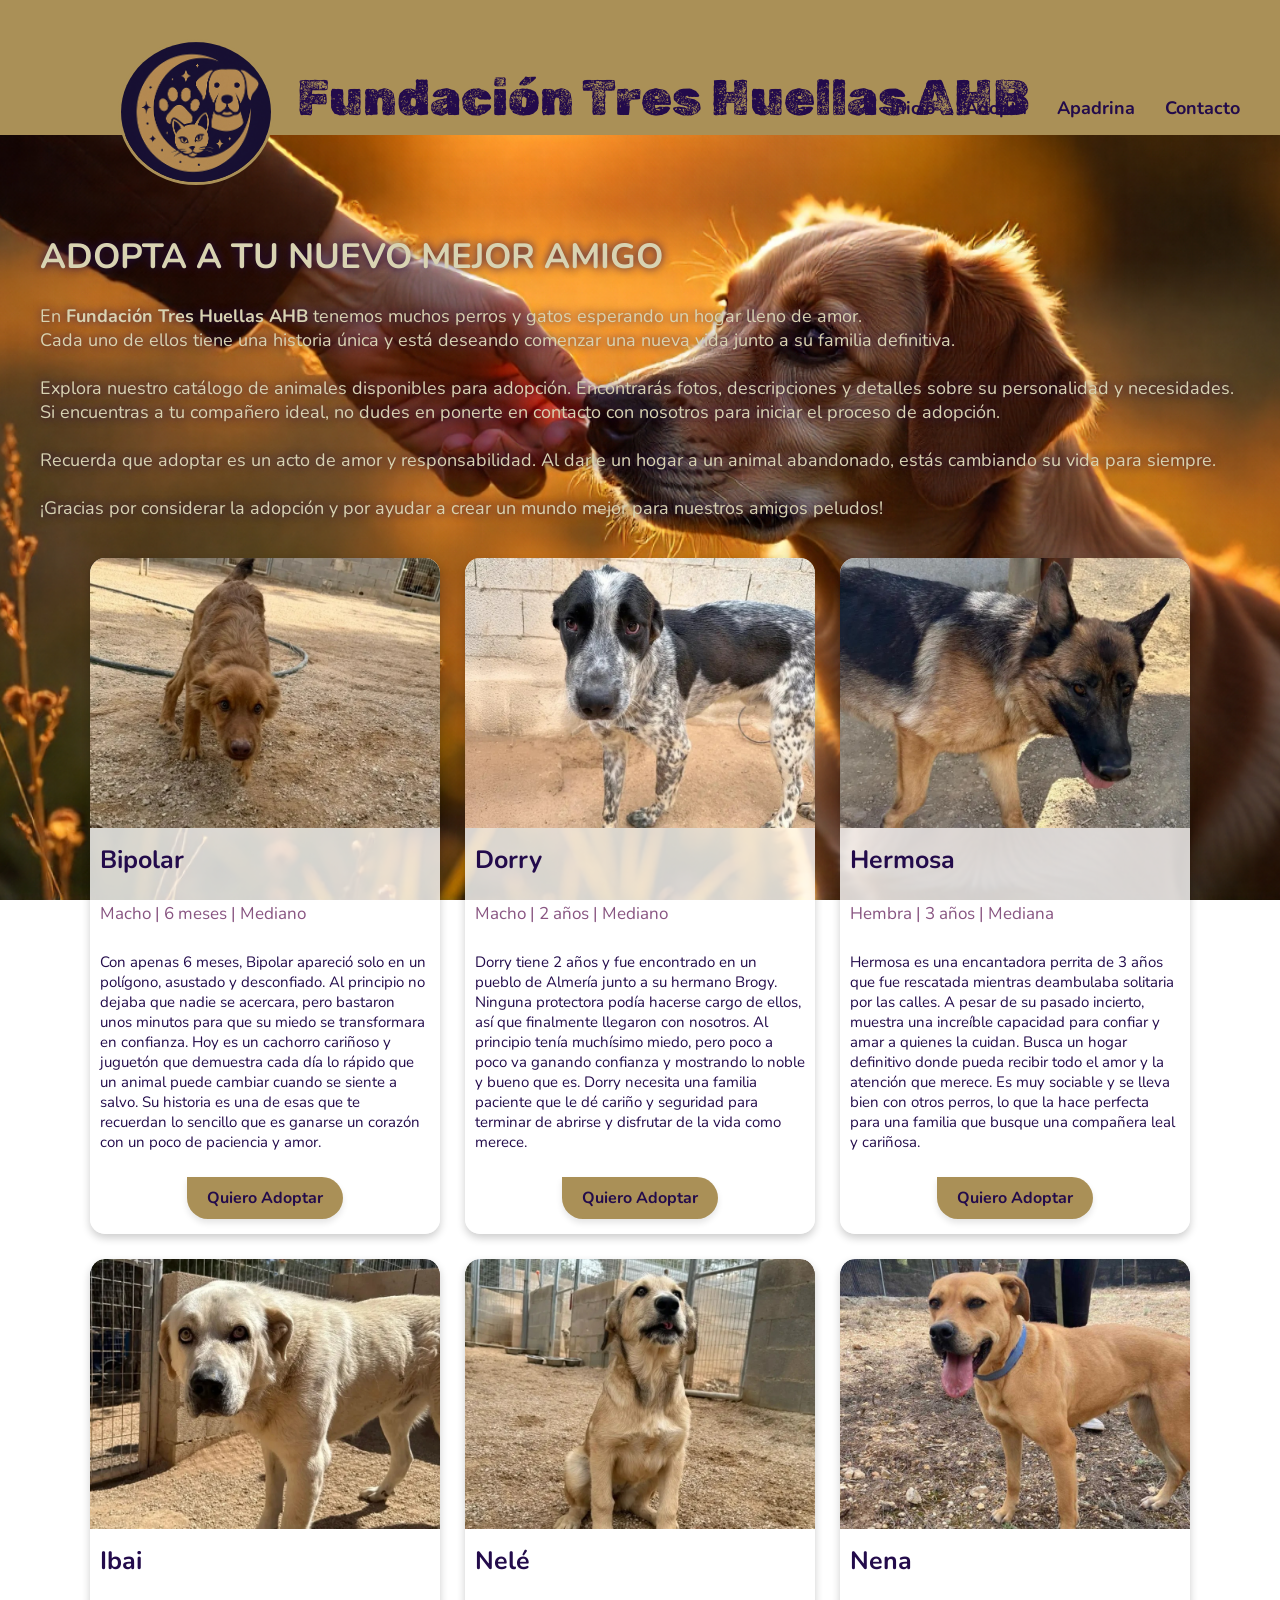
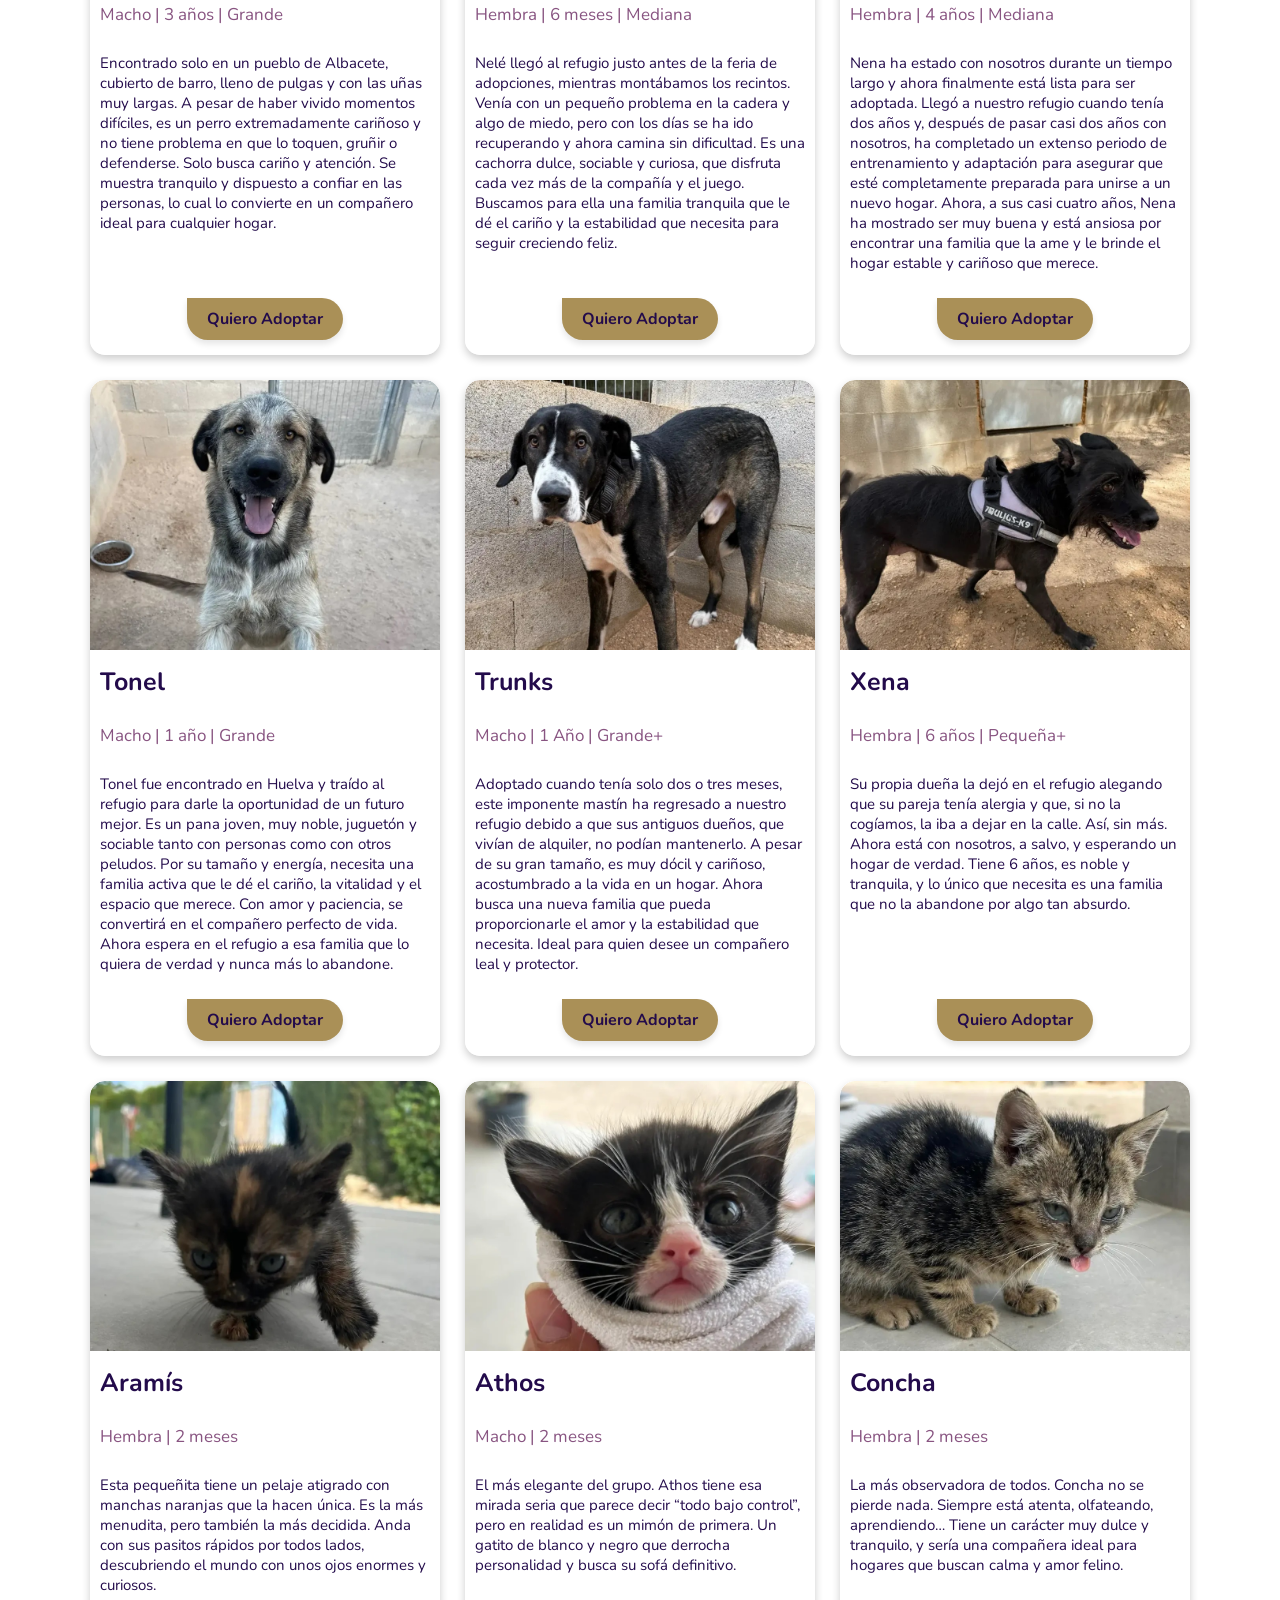
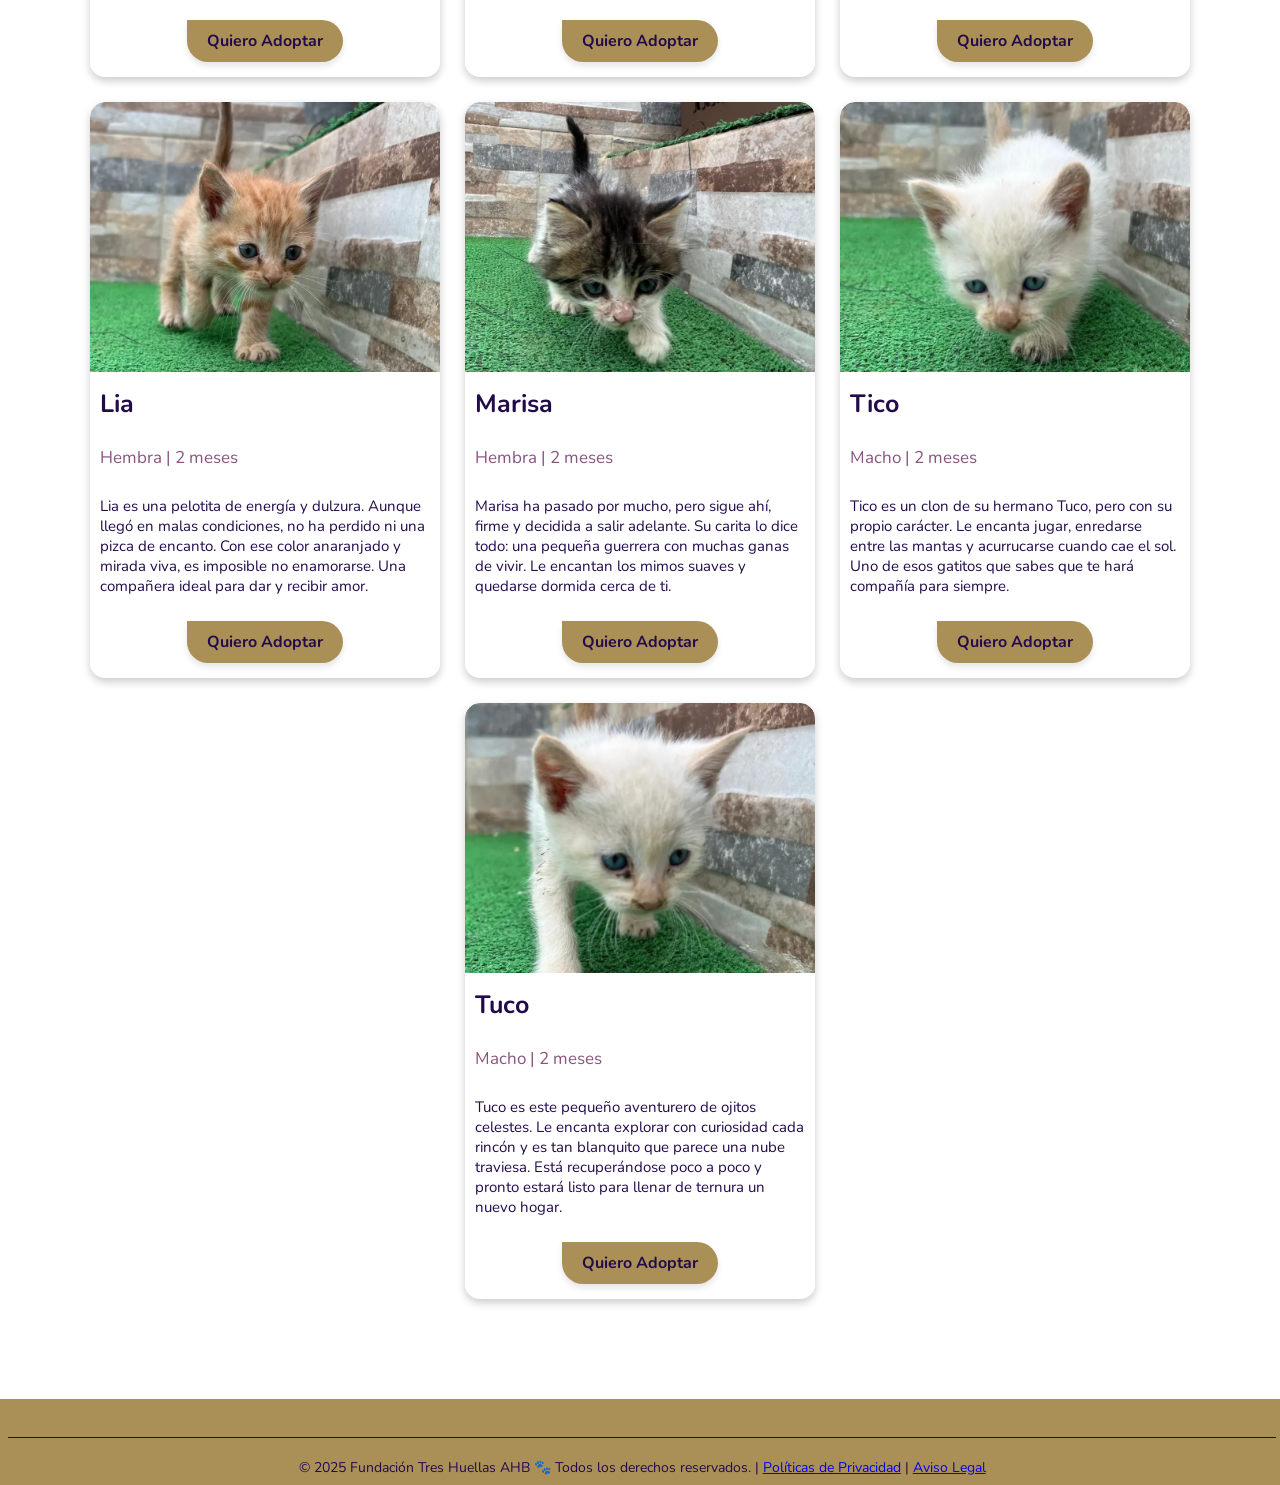
==== commit db4efcc1: "Update Adopta.html" ====
--- a/Adopta.html
+++ b/Adopta.html
@@ -25,7 +25,7 @@
     <div id="contenidoGeneral">
         <div id="presentacionAdopciones">
             <h1 class="títuloAdopta">ADOPTA A TU NUEVO MEJOR AMIGO</h1>
-            <p class="textoAdopta">En <strong><em>Fundación Tres Huellas AHB</em></strong> tenemos muchos perros y gatos esperando un hogar lleno de amor.<br>
+            <p class="textoAdopta">En <strong>Fundación Tres Huellas AHB</strong> tenemos muchos perros y gatos esperando un hogar lleno de amor.<br>
             Cada uno de ellos tiene una historia única y está deseando comenzar una nueva vida junto a su familia definitiva.<br><br>
 
             Explora nuestro catálogo de animales disponibles para adopción. Encontrarás fotos, descripciones y detalles sobre su personalidad y necesidades.<br>
@@ -203,4 +203,4 @@
     </footer>
     
 </body>
-</html>+</html>
--- a/estiloAdopta.css
+++ b/estiloAdopta.css
@@ -1,3 +1,5 @@
+@import url('https://fonts.googleapis.com/css2?family=Nunito:wght@300;400;600;700&family=Rubik+Dirt&display=swap');
+
 /*Cfg general del body con la foto de fondo*/
 body {
     margin: 0px;
